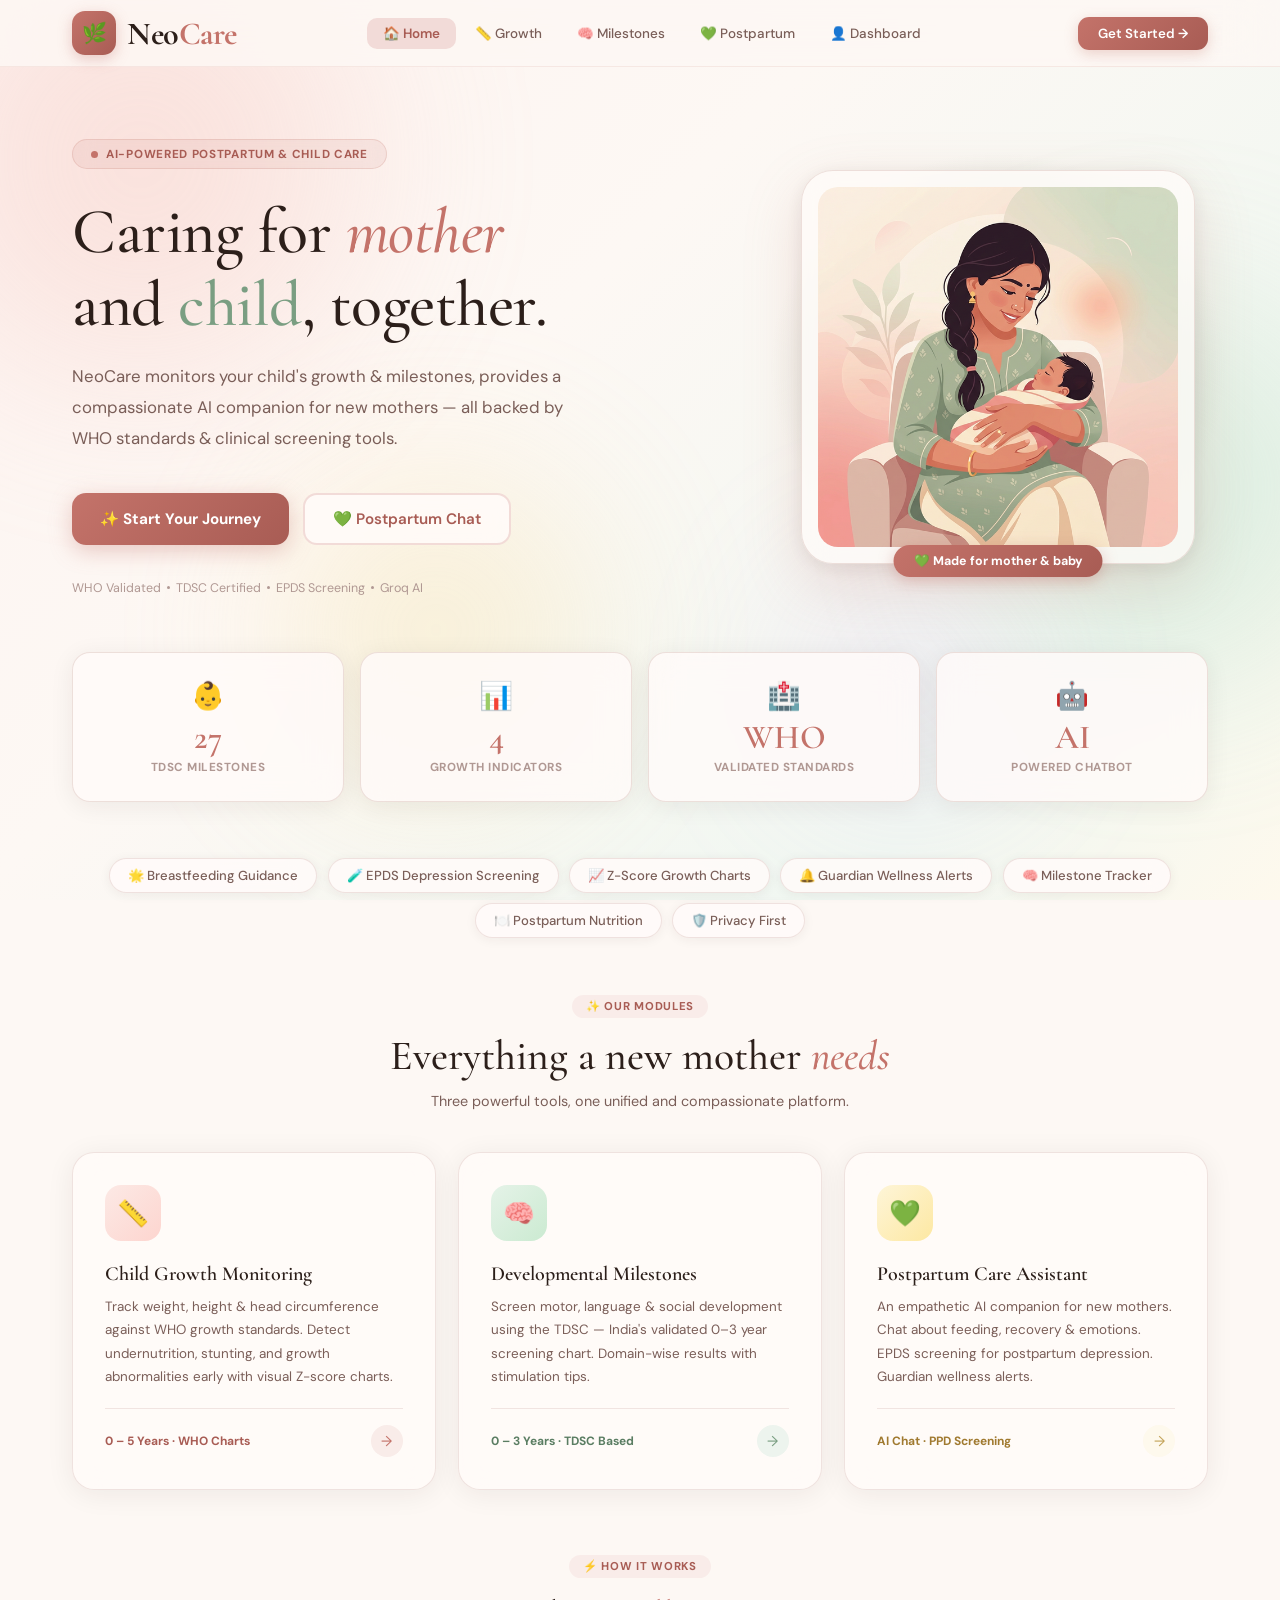
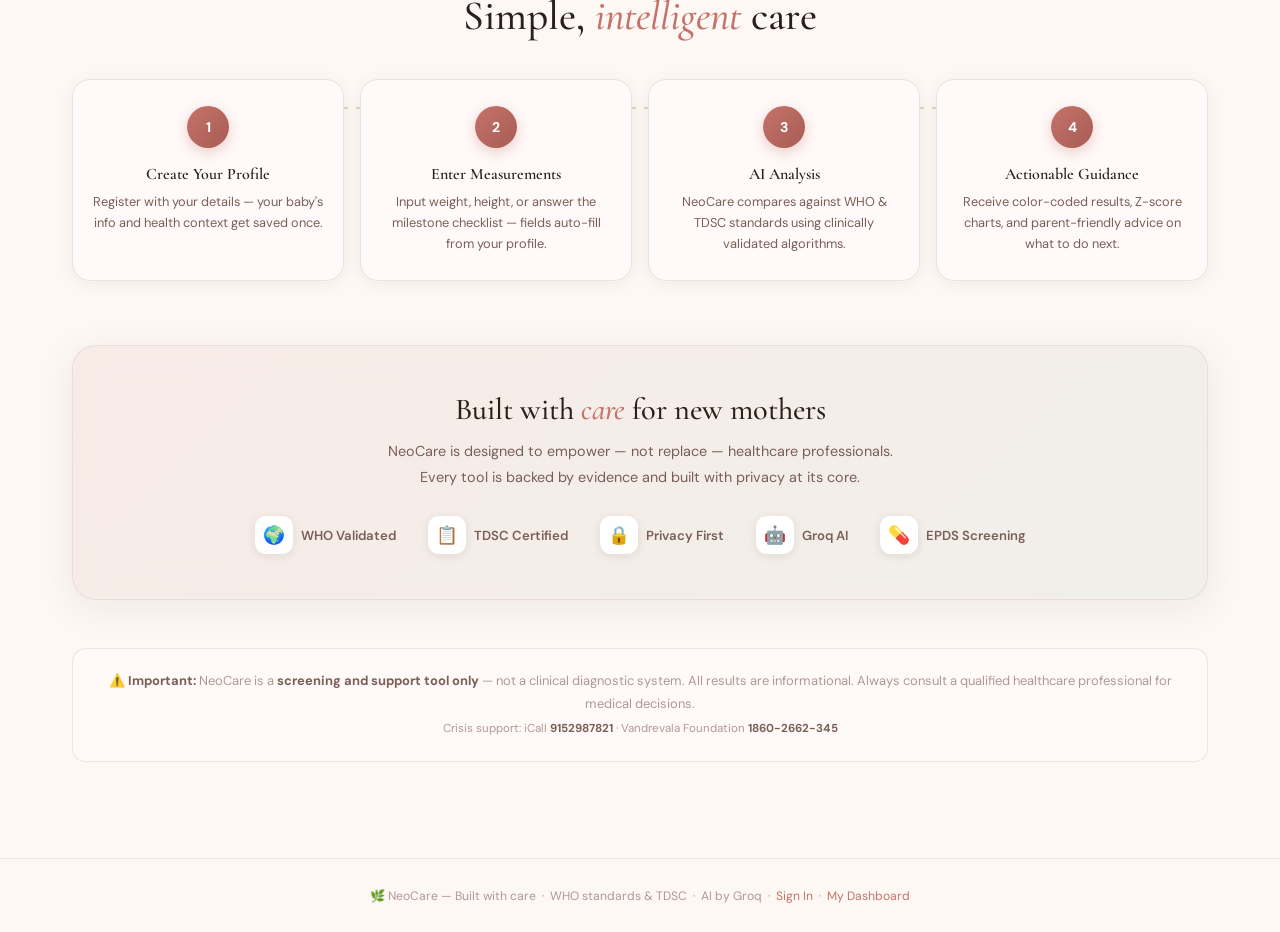
==== frontend/index.html @ b8e10192 "Initial commit - NeoCare postpartum and infant care app" ====
<!DOCTYPE html>
<html lang="en">

<head>
  <meta charset="UTF-8" />
  <meta name="viewport" content="width=device-width, initial-scale=1.0" />
  <title>NeoCare — AI Postpartum & Child Health Monitor</title>
  <meta name="description"
    content="NeoCare — AI-powered postpartum support and child health monitoring. WHO growth charts, TDSC milestones, PPD screening, and compassionate AI chat for new mothers." />
  <link
    href="https://fonts.googleapis.com/css2?family=Cormorant+Garamond:ital,wght@0,400;0,500;0,600;1,400;1,600&family=DM+Sans:wght@300;400;500;600;700&display=swap"
    rel="stylesheet" />
  <style>
    *,
    *::before,
    *::after {
      margin: 0;
      padding: 0;
      box-sizing: border-box;
    }

    html {
      scroll-behavior: smooth;
    }

    :root {
      --rose: #c4736a;
      --rose-d: #a85c54;
      --rose-l: #e8a49e;
      --rose-pale: #f9ece9;
      --rose-soft: #f2dbd8;
      --sage: #7a9e82;
      --sage-d: #5a7d62;
      --sage-pale: #edf4ee;
      --gold: #c4a45a;
      --gold-pale: #fef9ed;
      --ink: #2c1f1a;
      --mid: #7a5e58;
      --soft: #b09893;
      --cream: #fdf8f4;
      --white: #fffbf9;
      --ok: #5a8f62;
    }

    body {
      font-family: 'DM Sans', sans-serif;
      background: var(--cream);
      color: var(--ink);
      min-height: 100vh;
      overflow-x: hidden;
    }

    /* ── ANIMATED BACKGROUND ───────────────────────────────── */
    .bg-canvas {
      position: fixed;
      inset: 0;
      z-index: 0;
      background: linear-gradient(135deg, #fdf3f0 0%, #fdf8f4 40%, #f0f7f1 80%, #fef9ed 100%);
      overflow: hidden;
    }

    .bg-orb {
      position: absolute;
      border-radius: 50%;
      filter: blur(80px);
      opacity: 0.45;
      animation: floatOrb 14s ease-in-out infinite alternate;
    }

    .orb1 {
      width: 520px;
      height: 520px;
      background: radial-gradient(circle, #f5c0b8, transparent);
      top: -100px;
      left: -120px;
      animation-duration: 16s;
    }

    .orb2 {
      width: 440px;
      height: 440px;
      background: radial-gradient(circle, #b8dbbf, transparent);
      top: 30%;
      right: -100px;
      animation-duration: 12s;
      animation-delay: -4s;
    }

    .orb3 {
      width: 360px;
      height: 360px;
      background: radial-gradient(circle, #f5dfa0, transparent);
      bottom: 10%;
      left: 20%;
      animation-duration: 18s;
      animation-delay: -8s;
    }

    .orb4 {
      width: 280px;
      height: 280px;
      background: radial-gradient(circle, #e0b8f5, transparent);
      top: 60%;
      left: 60%;
      animation-duration: 13s;
      animation-delay: -2s;
      opacity: 0.25;
    }

    @keyframes floatOrb {
      from {
        transform: translate(0, 0) scale(1);
      }

      to {
        transform: translate(30px, 40px) scale(1.07);
      }
    }

    /* ── NAV ───────────────────────────────────────────────── */
    nav {
      position: sticky;
      top: 0;
      z-index: 500;
      background: rgba(253, 248, 244, 0.88);
      backdrop-filter: blur(24px) saturate(180%);
      border-bottom: 1px solid rgba(196, 115, 106, 0.12);
    }

    .nav-inner {
      max-width: 1200px;
      margin: 0 auto;
      display: flex;
      align-items: center;
      justify-content: space-between;
      padding: 0 2rem;
      height: 66px;
    }

    .brand {
      display: flex;
      align-items: center;
      gap: 11px;
      text-decoration: none;
    }

    .brand-mark {
      width: 44px;
      height: 44px;
      border-radius: 13px;
      background: linear-gradient(135deg, var(--rose), var(--rose-d));
      display: flex;
      align-items: center;
      justify-content: center;
      font-size: 1.25rem;
      box-shadow: 0 4px 14px rgba(196, 115, 106, 0.35);
    }

    .brand-text {
      font-family: 'Cormorant Garamond', serif;
      font-size: 2rem;
      font-weight: 700;
      color: var(--ink);
      letter-spacing: -0.5px;
    }

    .brand-text span {
      color: var(--rose);
    }

    .nav-links {
      display: flex;
      gap: 3px;
    }

    .nav-links a {
      padding: 7px 16px;
      border-radius: 10px;
      text-decoration: none;
      font-size: 0.84rem;
      font-weight: 500;
      color: var(--mid);
      transition: all 0.18s;
    }

    .nav-links a:hover {
      background: var(--rose-pale);
      color: var(--ink);
    }

    .nav-links a.active {
      background: var(--rose-soft);
      color: var(--rose-d);
      font-weight: 600;
    }

    .nav-cta {
      padding: 8px 20px;
      border-radius: 11px;
      background: linear-gradient(135deg, var(--rose), var(--rose-d));
      color: white;
      font-size: 0.83rem;
      font-weight: 600;
      text-decoration: none;
      transition: all 0.2s;
      box-shadow: 0 4px 14px rgba(196, 115, 106, 0.3);
    }

    .nav-cta:hover {
      transform: translateY(-2px);
      box-shadow: 0 8px 22px rgba(196, 115, 106, 0.4);
    }

    .nav-right {
      display: flex;
      align-items: center;
      gap: 10px;
    }

    #navUserName {
      font-size: 0.82rem;
      font-weight: 600;
      color: var(--ink);
    }

    /* ── PAGE WRAP ──────────────────────────────────────────── */
    .page-wrap {
      position: relative;
      z-index: 1;
      max-width: 1200px;
      margin: 0 auto;
      padding: 0 2rem 6rem;
    }

    /* ── HERO ───────────────────────────────────────────────── */
    .hero {
      display: grid;
      grid-template-columns: 1fr 420px;
      gap: 3rem;
      align-items: center;
      padding: 4.5rem 0 3.5rem;
      animation: fadeUp 0.7s ease;
    }

    .hero-text {
      text-align: left;
    }

    .hero-badge {
      display: inline-flex;
      align-items: center;
      gap: 8px;
      background: rgba(196, 115, 106, 0.1);
      border: 1.5px solid rgba(196, 115, 106, 0.2);
      color: var(--rose-d);
      padding: 6px 18px;
      border-radius: 100px;
      font-size: 0.73rem;
      font-weight: 700;
      letter-spacing: 0.7px;
      text-transform: uppercase;
      margin-bottom: 1.6rem;
      backdrop-filter: blur(10px);
    }

    .hero-badge .badge-dot {
      width: 7px;
      height: 7px;
      border-radius: 50%;
      background: var(--rose);
      animation: pulse 2s infinite;
    }

    @keyframes pulse {

      0%,
      100% {
        opacity: 1;
        transform: scale(1);
      }

      50% {
        opacity: 0.5;
        transform: scale(1.4);
      }
    }

    .hero h1 {
      font-family: 'Cormorant Garamond', serif;
      font-size: clamp(2.6rem, 5vw, 4rem);
      font-weight: 500;
      line-height: 1.15;
      color: var(--ink);
      margin-bottom: 1.2rem;
      letter-spacing: -0.5px;
    }

    .hero h1 em {
      font-style: italic;
      color: var(--rose);
    }

    .hero h1 .sage-word {
      color: var(--sage);
    }

    .hero-sub {
      font-size: 1.05rem;
      color: var(--mid);
      max-width: 500px;
      margin: 0 0 2.4rem;
      line-height: 1.85;
      font-weight: 400;
    }

    .hero-cta-row {
      display: flex;
      gap: 14px;
      flex-wrap: wrap;
      margin-bottom: 2.2rem;
    }

    .btn-primary {
      display: inline-flex;
      align-items: center;
      gap: 8px;
      padding: 14px 28px;
      border-radius: 14px;
      background: linear-gradient(135deg, var(--rose), var(--rose-d));
      color: white;
      font-weight: 700;
      font-size: 0.95rem;
      text-decoration: none;
      transition: all 0.25s;
      box-shadow: 0 6px 22px rgba(196, 115, 106, 0.35);
      font-family: 'DM Sans', sans-serif;
    }

    .btn-primary:hover {
      transform: translateY(-3px);
      box-shadow: 0 12px 32px rgba(196, 115, 106, 0.45);
    }

    .btn-secondary {
      display: inline-flex;
      align-items: center;
      gap: 8px;
      padding: 14px 28px;
      border-radius: 14px;
      background: rgba(255, 251, 249, 0.85);
      backdrop-filter: blur(12px);
      border: 2px solid rgba(196, 115, 106, 0.22);
      color: var(--rose-d);
      font-weight: 600;
      font-size: 0.95rem;
      text-decoration: none;
      transition: all 0.25s;
      font-family: 'DM Sans', sans-serif;
    }

    .btn-secondary:hover {
      background: var(--rose-pale);
      transform: translateY(-2px);
    }

    /* hero trust line */
    .hero-trust {
      display: flex;
      align-items: center;
      gap: 6px;
      font-size: 0.78rem;
      color: var(--soft);
    }

    .trust-dot {
      width: 3px;
      height: 3px;
      border-radius: 50%;
      background: var(--soft);
    }

    /* ── HERO IMAGE ─────────────────────────────────────────── */
    .hero-image-wrap {
      position: relative;
      display: flex;
      align-items: center;
      justify-content: center;
    }

    .hero-img-glow {
      position: absolute;
      inset: -20px;
      background: radial-gradient(ellipse at center, rgba(196, 115, 106, .18) 0%, rgba(122, 158, 130, .12) 50%, transparent 70%);
      border-radius: 50%;
      animation: glowPulse 4s ease-in-out infinite alternate;
    }

    @keyframes glowPulse {
      from {
        transform: scale(0.95);
        opacity: 0.7;
      }

      to {
        transform: scale(1.05);
        opacity: 1;
      }
    }

    .hero-img-frame {
      position: relative;
      z-index: 1;
      background: rgba(255, 251, 249, 0.75);
      backdrop-filter: blur(16px);
      border: 1.5px solid rgba(220, 195, 190, 0.5);
      border-radius: 32px;
      padding: 16px;
      box-shadow: 0 20px 60px rgba(196, 115, 106, 0.2), 0 4px 20px rgba(44, 31, 26, 0.08);
      animation: floatImg 6s ease-in-out infinite alternate;
    }

    @keyframes floatImg {
      from {
        transform: translateY(0px);
      }

      to {
        transform: translateY(-12px);
      }
    }

    .hero-img-frame img {
      width: 100%;
      max-width: 360px;
      border-radius: 20px;
      display: block;
    }

    .hero-img-caption {
      position: absolute;
      bottom: -14px;
      left: 50%;
      transform: translateX(-50%);
      background: linear-gradient(135deg, var(--rose), var(--rose-d));
      color: white;
      padding: 8px 20px;
      border-radius: 100px;
      font-size: 0.78rem;
      font-weight: 700;
      white-space: nowrap;
      box-shadow: 0 4px 16px rgba(196, 115, 106, .4);
      z-index: 2;
    }

    /* ── STATS STRIP ────────────────────────────────────────── */
    .stats-row {
      display: grid;
      grid-template-columns: repeat(4, 1fr);
      gap: 1rem;
      margin-bottom: 3.5rem;
    }

    .stat-card {
      background: rgba(255, 251, 249, 0.82);
      backdrop-filter: blur(16px);
      border: 1px solid rgba(220, 195, 190, 0.5);
      border-radius: 18px;
      padding: 1.6rem 1.2rem;
      text-align: center;
      box-shadow: 0 4px 24px rgba(44, 31, 26, 0.07);
      transition: transform 0.25s, box-shadow 0.25s;
      animation: fadeUp 0.5s ease both;
    }

    .stat-card:nth-child(2) {
      animation-delay: 0.07s;
    }

    .stat-card:nth-child(3) {
      animation-delay: 0.14s;
    }

    .stat-card:nth-child(4) {
      animation-delay: 0.21s;
    }

    .stat-card:hover {
      transform: translateY(-4px);
      box-shadow: 0 10px 36px rgba(44, 31, 26, 0.12);
    }

    .stat-emoji {
      font-size: 1.7rem;
      margin-bottom: 0.5rem;
      display: block;
    }

    .stat-num {
      font-family: 'Cormorant Garamond', serif;
      font-size: 2.1rem;
      font-weight: 600;
      color: var(--rose);
      display: block;
      line-height: 1;
    }

    .stat-lbl {
      font-size: 0.73rem;
      font-weight: 700;
      color: var(--soft);
      text-transform: uppercase;
      letter-spacing: 0.5px;
      margin-top: 4px;
      display: block;
    }

    /* ── SECTION HEADING ────────────────────────────────────── */
    .section-head {
      text-align: center;
      margin-bottom: 2.4rem;
    }

    .section-tag {
      display: inline-flex;
      align-items: center;
      gap: 6px;
      background: var(--rose-pale);
      color: var(--rose-d);
      padding: 4px 14px;
      border-radius: 100px;
      font-size: 0.71rem;
      font-weight: 700;
      letter-spacing: 0.7px;
      text-transform: uppercase;
      margin-bottom: 0.8rem;
    }

    .section-head h2 {
      font-family: 'Cormorant Garamond', serif;
      font-size: clamp(1.7rem, 4vw, 2.6rem);
      font-weight: 500;
      color: var(--ink);
    }

    .section-head h2 em {
      font-style: italic;
      color: var(--rose);
    }

    .section-head p {
      font-size: 0.9rem;
      color: var(--mid);
      max-width: 480px;
      margin: 0.5rem auto 0;
      line-height: 1.75;
    }

    /* ── MODULE CARDS ───────────────────────────────────────── */
    .modules-grid {
      display: grid;
      grid-template-columns: repeat(3, 1fr);
      gap: 1.4rem;
      margin-bottom: 4rem;
    }

    .mod-card {
      background: rgba(255, 251, 249, 0.88);
      backdrop-filter: blur(16px);
      border: 1px solid rgba(220, 195, 190, 0.45);
      border-radius: 22px;
      padding: 2rem;
      text-decoration: none;
      color: inherit;
      display: flex;
      flex-direction: column;
      gap: 0;
      box-shadow: 0 4px 28px rgba(44, 31, 26, 0.07);
      transition: transform 0.3s, box-shadow 0.3s;
      animation: fadeUp 0.5s ease both;
      position: relative;
      overflow: hidden;
    }

    .mod-card::before {
      content: '';
      position: absolute;
      top: 0;
      left: 0;
      right: 0;
      height: 3px;
      opacity: 0;
      transition: opacity 0.3s;
    }

    .mod-card.mc-rose::before {
      background: linear-gradient(90deg, var(--rose), var(--rose-l));
    }

    .mod-card.mc-sage::before {
      background: linear-gradient(90deg, var(--sage), #a8d4b0);
    }

    .mod-card.mc-gold::before {
      background: linear-gradient(90deg, var(--gold), #e8c97a);
    }

    .mod-card:nth-child(2) {
      animation-delay: 0.1s;
    }

    .mod-card:nth-child(3) {
      animation-delay: 0.2s;
    }

    .mod-card:hover {
      transform: translateY(-6px);
      box-shadow: 0 16px 48px rgba(44, 31, 26, 0.14);
    }

    .mod-card:hover::before {
      opacity: 1;
    }

    .mod-icon-wrap {
      width: 56px;
      height: 56px;
      border-radius: 16px;
      display: flex;
      align-items: center;
      justify-content: center;
      font-size: 1.6rem;
      margin-bottom: 1.3rem;
    }

    .mc-rose .mod-icon-wrap {
      background: linear-gradient(135deg, #fce9e5, #fdd5cf);
    }

    .mc-sage .mod-icon-wrap {
      background: linear-gradient(135deg, #e5f3e8, #cbead1);
    }

    .mc-gold .mod-icon-wrap {
      background: linear-gradient(135deg, #fef5d8, #fde8a2);
    }

    .mod-card h3 {
      font-family: 'Cormorant Garamond', serif;
      font-size: 1.25rem;
      font-weight: 600;
      color: var(--ink);
      margin-bottom: 0.55rem;
    }

    .mod-card p {
      font-size: 0.84rem;
      color: var(--mid);
      line-height: 1.75;
      flex: 1;
      margin-bottom: 1.2rem;
    }

    .mod-card-footer {
      display: flex;
      align-items: center;
      justify-content: space-between;
      padding-top: 1rem;
      border-top: 1px solid rgba(220, 195, 190, 0.4);
    }

    .mod-footer-tag {
      font-size: 0.75rem;
      font-weight: 700;
      color: var(--soft);
    }

    .mc-rose .mod-footer-tag {
      color: var(--rose-d);
    }

    .mc-sage .mod-footer-tag {
      color: var(--sage-d);
    }

    .mc-gold .mod-footer-tag {
      color: #a07a30;
    }

    .mod-arrow {
      width: 32px;
      height: 32px;
      border-radius: 50%;
      display: flex;
      align-items: center;
      justify-content: center;
      font-size: 0.9rem;
      transition: all 0.2s;
    }

    .mc-rose .mod-arrow {
      background: var(--rose-pale);
      color: var(--rose);
    }

    .mc-sage .mod-arrow {
      background: var(--sage-pale);
      color: var(--sage);
    }

    .mc-gold .mod-arrow {
      background: var(--gold-pale);
      color: var(--gold);
    }

    .mod-card:hover .mod-arrow {
      transform: translateX(4px);
      color: white;
    }

    .mc-rose .mod-card:hover .mod-arrow,
    .mod-card.mc-rose:hover .mod-arrow {
      background: var(--rose);
    }

    .mc-sage .mod-card:hover .mod-arrow,
    .mod-card.mc-sage:hover .mod-arrow {
      background: var(--sage);
    }

    .mc-gold .mod-card:hover .mod-arrow,
    .mod-card.mc-gold:hover .mod-arrow {
      background: var(--gold);
    }

    /* ── FEATURE PILLS ──────────────────────────────────────── */
    .feat-pills {
      display: flex;
      flex-wrap: wrap;
      gap: 0.65rem;
      justify-content: center;
      margin-bottom: 3.5rem;
    }

    .feat-pill {
      display: inline-flex;
      align-items: center;
      gap: 7px;
      padding: 8px 18px;
      border-radius: 100px;
      background: rgba(255, 251, 249, 0.85);
      backdrop-filter: blur(12px);
      border: 1.5px solid rgba(220, 195, 190, 0.45);
      font-size: 0.82rem;
      font-weight: 500;
      color: var(--mid);
      box-shadow: 0 2px 12px rgba(44, 31, 26, 0.06);
    }

    /* ── HOW IT WORKS ───────────────────────────────────────── */
    .how-grid {
      display: grid;
      grid-template-columns: repeat(4, 1fr);
      gap: 1rem;
      margin-bottom: 4rem;
      position: relative;
    }

    .how-grid::before {
      content: '';
      position: absolute;
      top: 28px;
      left: calc(12.5% + 14px);
      right: calc(12.5% + 14px);
      height: 2px;
      background: repeating-linear-gradient(90deg, rgba(196, 115, 106, .3) 0, rgba(196, 115, 106, .3) 8px, transparent 8px, transparent 16px);
    }

    .how-step {
      background: rgba(255, 251, 249, 0.85);
      backdrop-filter: blur(12px);
      border: 1px solid rgba(220, 195, 190, 0.45);
      border-radius: 18px;
      padding: 1.6rem 1.2rem;
      text-align: center;
      box-shadow: 0 3px 18px rgba(44, 31, 26, 0.06);
      transition: transform 0.25s;
      animation: fadeUp 0.5s ease both;
    }

    .how-step:nth-child(2) {
      animation-delay: 0.1s;
    }

    .how-step:nth-child(3) {
      animation-delay: 0.2s;
    }

    .how-step:nth-child(4) {
      animation-delay: 0.3s;
    }

    .how-step:hover {
      transform: translateY(-4px);
    }

    .how-num {
      width: 42px;
      height: 42px;
      border-radius: 50%;
      background: linear-gradient(135deg, var(--rose), var(--rose-d));
      color: white;
      display: flex;
      align-items: center;
      justify-content: center;
      font-size: 0.88rem;
      font-weight: 700;
      margin: 0 auto 1rem;
      position: relative;
      z-index: 1;
      box-shadow: 0 4px 14px rgba(196, 115, 106, 0.35);
    }

    .how-step h4 {
      font-family: 'Cormorant Garamond', serif;
      font-size: 1rem;
      font-weight: 600;
      color: var(--ink);
      margin-bottom: 0.45rem;
    }

    .how-step p {
      font-size: 0.8rem;
      color: var(--mid);
      line-height: 1.65;
    }

    /* ── TESTIMONIAL / TRUST SECTION ────────────────────────── */
    .trust-banner {
      background: linear-gradient(135deg, rgba(196, 115, 106, 0.09), rgba(122, 158, 130, 0.09));
      border: 1.5px solid rgba(220, 195, 190, 0.4);
      border-radius: 24px;
      padding: 2.8rem 2.5rem;
      text-align: center;
      margin-bottom: 3rem;
      backdrop-filter: blur(16px);
      box-shadow: 0 8px 40px rgba(44, 31, 26, 0.07);
    }

    .trust-banner h3 {
      font-family: 'Cormorant Garamond', serif;
      font-size: 1.9rem;
      font-weight: 500;
      color: var(--ink);
      margin-bottom: 0.7rem;
    }

    .trust-banner h3 em {
      font-style: italic;
      color: var(--rose);
    }

    .trust-banner p {
      font-size: 0.9rem;
      color: var(--mid);
      max-width: 540px;
      margin: 0 auto 1.6rem;
      line-height: 1.8;
    }

    .trust-icons {
      display: flex;
      align-items: center;
      justify-content: center;
      gap: 2rem;
      flex-wrap: wrap;
    }

    .trust-icon-item {
      display: flex;
      align-items: center;
      gap: 8px;
      font-size: 0.82rem;
      font-weight: 600;
      color: var(--mid);
    }

    .trust-icon-badge {
      width: 38px;
      height: 38px;
      border-radius: 11px;
      background: white;
      display: flex;
      align-items: center;
      justify-content: center;
      font-size: 1.1rem;
      box-shadow: 0 2px 10px rgba(44, 31, 26, 0.1);
    }

    /* ── DISCLAIMER ─────────────────────────────────────────── */
    .disclaimer {
      background: rgba(255, 251, 249, 0.7);
      backdrop-filter: blur(10px);
      border: 1px solid rgba(220, 195, 190, 0.4);
      border-radius: 14px;
      padding: 1.3rem 1.8rem;
      font-size: 0.81rem;
      color: var(--soft);
      line-height: 1.75;
      text-align: center;
    }

    .disclaimer strong {
      color: var(--mid);
    }

    /* ── FOOTER ─────────────────────────────────────────────── */
    footer {
      position: relative;
      z-index: 1;
      text-align: center;
      padding: 1.8rem 2rem;
      font-size: 0.76rem;
      color: var(--soft);
      border-top: 1px solid rgba(220, 195, 190, 0.35);
    }

    footer a {
      color: var(--rose);
      text-decoration: none;
    }

    /* ── ANIMATIONS ─────────────────────────────────────────── */
    @keyframes fadeUp {
      from {
        opacity: 0;
        transform: translateY(16px);
      }

      to {
        opacity: 1;
        transform: translateY(0);
      }
    }

    /* ── RESPONSIVE ─────────────────────────────────────────── */
    @media (max-width: 960px) {
      .hero {
        grid-template-columns: 1fr;
        text-align: center;
        padding: 3.5rem 0 2.5rem;
      }

      .hero-text {
        order: 1;
      }

      .hero-image-wrap {
        order: 0;
        max-width: 320px;
        margin: 0 auto;
      }

      .hero-cta-row {
        justify-content: center;
      }

      .hero-trust {
        justify-content: center;
      }

      .hero-sub {
        margin: 0 auto 2.4rem;
      }

      .stats-row {
        grid-template-columns: repeat(2, 1fr);
      }

      .modules-grid {
        grid-template-columns: 1fr 1fr;
      }

      .how-grid {
        grid-template-columns: repeat(2, 1fr);
      }

      .how-grid::before {
        display: none;
      }
    }

    @media (max-width: 640px) {
      .nav-inner {
        flex-wrap: wrap;
        height: auto;
        padding: 0.8rem 1rem;
        gap: 0.6rem;
      }

      .nav-links {
        flex-wrap: wrap;
        justify-content: center;
      }

      .page-wrap {
        padding: 0 1rem 4rem;
      }

      .stats-row {
        grid-template-columns: repeat(2, 1fr);
      }

      .modules-grid {
        grid-template-columns: 1fr;
      }

      .how-grid {
        grid-template-columns: 1fr 1fr;
      }

      .hero {
        padding: 2.5rem 0;
      }

      .brand-text {
        font-size: 1.6rem;
      }

      .trust-icons {
        gap: 1.2rem;
      }
    }
  </style>
</head>

<body>

  <!-- ANIMATED BACKGROUND -->
  <div class="bg-canvas">
    <div class="bg-orb orb1"></div>
    <div class="bg-orb orb2"></div>
    <div class="bg-orb orb3"></div>
    <div class="bg-orb orb4"></div>
  </div>

  <!-- NAVBAR -->
  <nav>
    <div class="nav-inner">
      <a href="index.html" class="brand">
        <div class="brand-mark">🌿</div>
        <span class="brand-text">Neo<span>Care</span></span>
      </a>
      <div class="nav-links">
        <a href="index.html" class="active">🏠 Home</a>
        <a href="growth.html">📏 Growth</a>
        <a href="milestones.html">🧠 Milestones</a>
        <a href="postpartum.html">💚 Postpartum</a>
        <a href="dashboard.html">👤 Dashboard</a>
      </div>
      <div class="nav-right">
        <span id="navUserName"></span>
        <a href="login.html" class="nav-cta" id="navLoginBtn">Get Started →</a>
      </div>
    </div>
  </nav>

  <!-- MAIN PAGE -->
  <div class="page-wrap">

    <!-- HERO -->
    <section class="hero">
      <!-- Left: Text -->
      <div class="hero-text">
        <div class="hero-badge">
          <div class="badge-dot"></div>
          AI-Powered Postpartum &amp; Child Care
        </div>
        <h1>
          Caring for <em>mother</em><br>
          and <span class="sage-word">child</span>, together.
        </h1>
        <p class="hero-sub">
          NeoCare monitors your child's growth &amp; milestones, provides a compassionate AI companion for new mothers —
          all backed by WHO standards &amp; clinical screening tools.
        </p>
        <div class="hero-cta-row">
          <a href="login.html" class="btn-primary">✨ Start Your Journey</a>
          <a href="postpartum.html" class="btn-secondary">💚 Postpartum Chat</a>
        </div>
        <div class="hero-trust">
          <span>WHO Validated</span>
          <div class="trust-dot"></div>
          <span>TDSC Certified</span>
          <div class="trust-dot"></div>
          <span>EPDS Screening</span>
          <div class="trust-dot"></div>
          <span>Groq AI</span>
        </div>
      </div>

      <!-- Right: Mother & Baby Illustration -->
      <div class="hero-image-wrap">
        <div class="hero-img-glow"></div>
        <div class="hero-img-frame">
          <img src="images/mother_baby_hero.png" alt="A mother lovingly cradling her newborn baby" />
          <div class="hero-img-caption">💚 Made for mother &amp; baby</div>
        </div>
      </div>
    </section>

    <!-- STATS -->
    <div class="stats-row">
      <div class="stat-card">
        <span class="stat-emoji">👶</span>
        <span class="stat-num">27</span>
        <span class="stat-lbl">TDSC Milestones</span>
      </div>
      <div class="stat-card">
        <span class="stat-emoji">📊</span>
        <span class="stat-num">4</span>
        <span class="stat-lbl">Growth Indicators</span>
      </div>
      <div class="stat-card">
        <span class="stat-emoji">🏥</span>
        <span class="stat-num">WHO</span>
        <span class="stat-lbl">Validated Standards</span>
      </div>
      <div class="stat-card">
        <span class="stat-emoji">🤖</span>
        <span class="stat-num">AI</span>
        <span class="stat-lbl">Powered Chatbot</span>
      </div>
    </div>

    <!-- FEATURE PILLS -->
    <div class="feat-pills">
      <div class="feat-pill">🌟 Breastfeeding Guidance</div>
      <div class="feat-pill">🧪 EPDS Depression Screening</div>
      <div class="feat-pill">📈 Z-Score Growth Charts</div>
      <div class="feat-pill">🔔 Guardian Wellness Alerts</div>
      <div class="feat-pill">🧠 Milestone Tracker</div>
      <div class="feat-pill">🍽️ Postpartum Nutrition</div>
      <div class="feat-pill">🛡️ Privacy First</div>
    </div>

    <!-- MODULES -->
    <div class="section-head">
      <div class="section-tag">✨ Our Modules</div>
      <h2>Everything a new mother <em>needs</em></h2>
      <p>Three powerful tools, one unified and compassionate platform.</p>
    </div>

    <div class="modules-grid">
      <a href="growth.html" class="mod-card mc-rose">
        <div class="mod-icon-wrap">📏</div>
        <h3>Child Growth Monitoring</h3>
        <p>Track weight, height &amp; head circumference against WHO growth standards. Detect undernutrition, stunting,
          and growth abnormalities early with visual Z-score charts.</p>
        <div class="mod-card-footer">
          <span class="mod-footer-tag">0 – 5 Years · WHO Charts</span>
          <div class="mod-arrow">→</div>
        </div>
      </a>

      <a href="milestones.html" class="mod-card mc-sage">
        <div class="mod-icon-wrap">🧠</div>
        <h3>Developmental Milestones</h3>
        <p>Screen motor, language &amp; social development using the TDSC — India's validated 0–3 year screening chart.
          Domain-wise results with stimulation tips.</p>
        <div class="mod-card-footer">
          <span class="mod-footer-tag">0 – 3 Years · TDSC Based</span>
          <div class="mod-arrow">→</div>
        </div>
      </a>

      <a href="postpartum.html" class="mod-card mc-gold">
        <div class="mod-icon-wrap">💚</div>
        <h3>Postpartum Care Assistant</h3>
        <p>An empathetic AI companion for new mothers. Chat about feeding, recovery &amp; emotions. EPDS screening for
          postpartum depression. Guardian wellness alerts.</p>
        <div class="mod-card-footer">
          <span class="mod-footer-tag">AI Chat · PPD Screening</span>
          <div class="mod-arrow">→</div>
        </div>
      </a>
    </div>

    <!-- HOW IT WORKS -->
    <div class="section-head">
      <div class="section-tag">⚡ How It Works</div>
      <h2>Simple, <em>intelligent</em> care</h2>
    </div>

    <div class="how-grid">
      <div class="how-step">
        <div class="how-num">1</div>
        <h4>Create Your Profile</h4>
        <p>Register with your details — your baby's info and health context get saved once.</p>
      </div>
      <div class="how-step">
        <div class="how-num">2</div>
        <h4>Enter Measurements</h4>
        <p>Input weight, height, or answer the milestone checklist — fields auto-fill from your profile.</p>
      </div>
      <div class="how-step">
        <div class="how-num">3</div>
        <h4>AI Analysis</h4>
        <p>NeoCare compares against WHO &amp; TDSC standards using clinically validated algorithms.</p>
      </div>
      <div class="how-step">
        <div class="how-num">4</div>
        <h4>Actionable Guidance</h4>
        <p>Receive color-coded results, Z-score charts, and parent-friendly advice on what to do next.</p>
      </div>
    </div>

    <!-- TRUST BANNER -->
    <div class="trust-banner">
      <h3>Built with <em>care</em> for new mothers</h3>
      <p>NeoCare is designed to empower — not replace — healthcare professionals. Every tool is backed by evidence and
        built with privacy at its core.</p>
      <div class="trust-icons">
        <div class="trust-icon-item">
          <div class="trust-icon-badge">🌍</div>
          WHO Validated
        </div>
        <div class="trust-icon-item">
          <div class="trust-icon-badge">📋</div>
          TDSC Certified
        </div>
        <div class="trust-icon-item">
          <div class="trust-icon-badge">🔒</div>
          Privacy First
        </div>
        <div class="trust-icon-item">
          <div class="trust-icon-badge">🤖</div>
          Groq AI
        </div>
        <div class="trust-icon-item">
          <div class="trust-icon-badge">💊</div>
          EPDS Screening
        </div>
      </div>
    </div>

    <!-- DISCLAIMER -->
    <div class="disclaimer">
      <strong>⚠️ Important:</strong> NeoCare is a <strong>screening and support tool only</strong> — not a clinical
      diagnostic system. All results are informational. Always consult a qualified healthcare professional for medical
      decisions.
      <br /><span style="font-size:.72rem;margin-top:4px;display:inline-block">Crisis support: iCall
        <strong>9152987821</strong> · Vandrevala Foundation <strong>1860-2662-345</strong></span>
    </div>

  </div>

  <!-- FOOTER -->
  <footer>
    🌿 NeoCare — Built with care &nbsp;·&nbsp; WHO standards &amp; TDSC &nbsp;·&nbsp; AI by Groq &nbsp;·&nbsp;
    <a href="login.html">Sign In</a> &nbsp;·&nbsp; <a href="dashboard.html">My Dashboard</a>
  </footer>

  <script>
    // Show logged-in user name in nav if token exists
    const token = localStorage.getItem('nc_token');
    if (token) {
      fetch('http://127.0.0.1:8000/api/auth/me?token=' + token)
        .then(r => r.ok ? r.json() : null)
        .then(d => {
          if (d && d.user) {
            const name = d.user.full_name ? d.user.full_name.split(' ')[0] : '';
            const el = document.getElementById('navUserName');
            if (el && name) el.textContent = '👩 ' + name;
            const loginBtn = document.getElementById('navLoginBtn');
            if (loginBtn) { loginBtn.textContent = '👤 Dashboard'; loginBtn.href = 'dashboard.html'; }
          }
        }).catch(() => { });
    }
  </script>

</body>

</html>
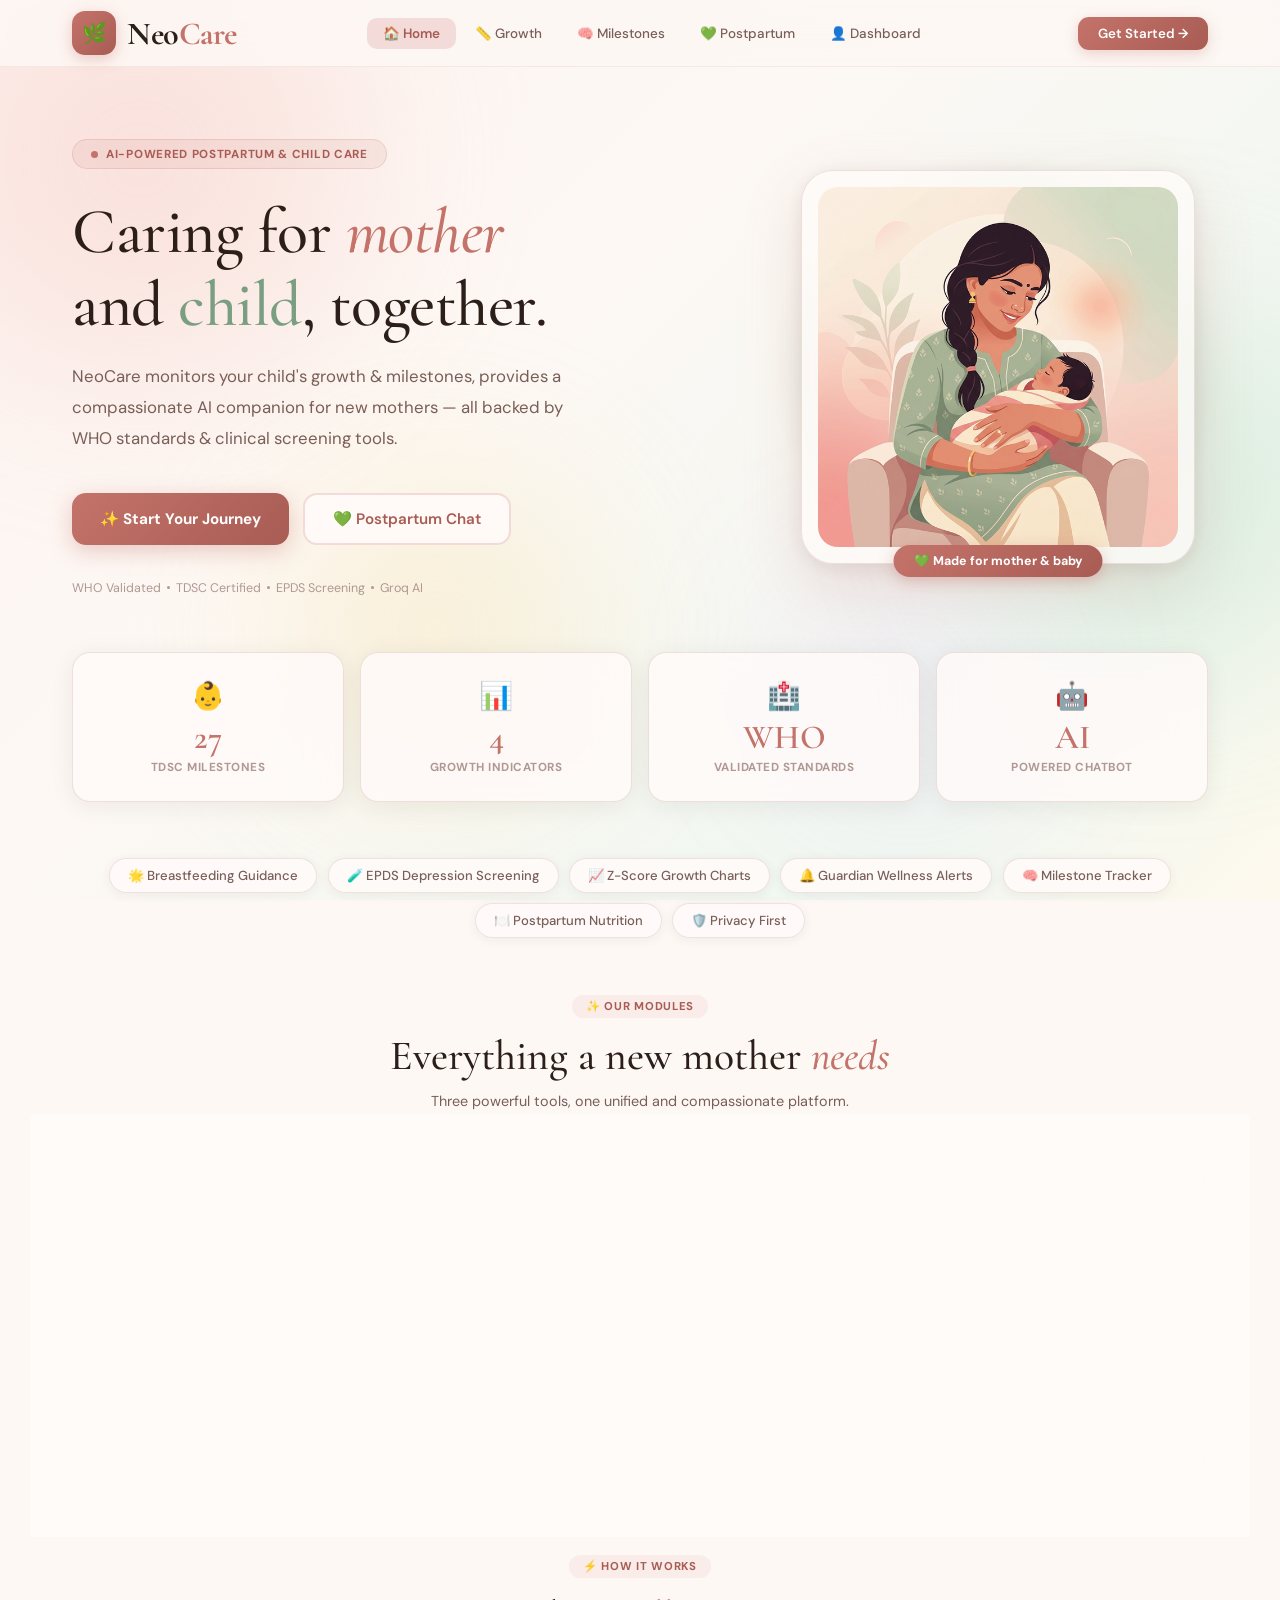
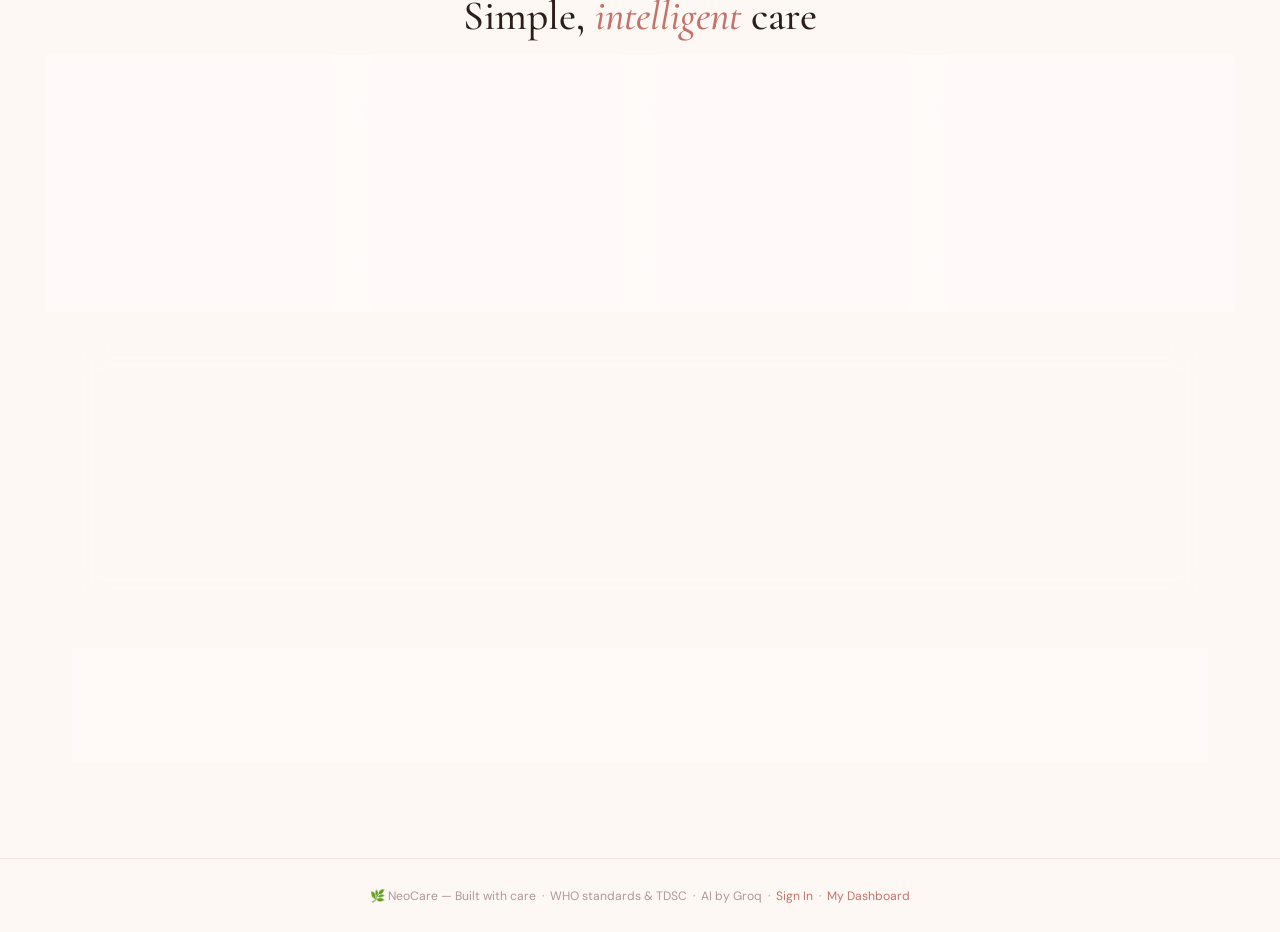
==== commit 027bbb54: "new project" ====
--- a/frontend/index.html
+++ b/frontend/index.html
@@ -1264,7 +1264,8 @@
     // Show logged-in user name in nav if token exists
     const token = localStorage.getItem('nc_token');
     if (token) {
-      fetch('http://127.0.0.1:8000/api/auth/me?token=' + token)
+      const apiHost = (window.location.hostname === '127.0.0.1' || window.location.hostname === 'localhost' || window.location.protocol === 'file:') ? 'http://127.0.0.1:8000' : window.location.origin;
+      fetch(apiHost + '/api/auth/me?token=' + token)
         .then(r => r.ok ? r.json() : null)
         .then(d => {
           if (d && d.user) {
